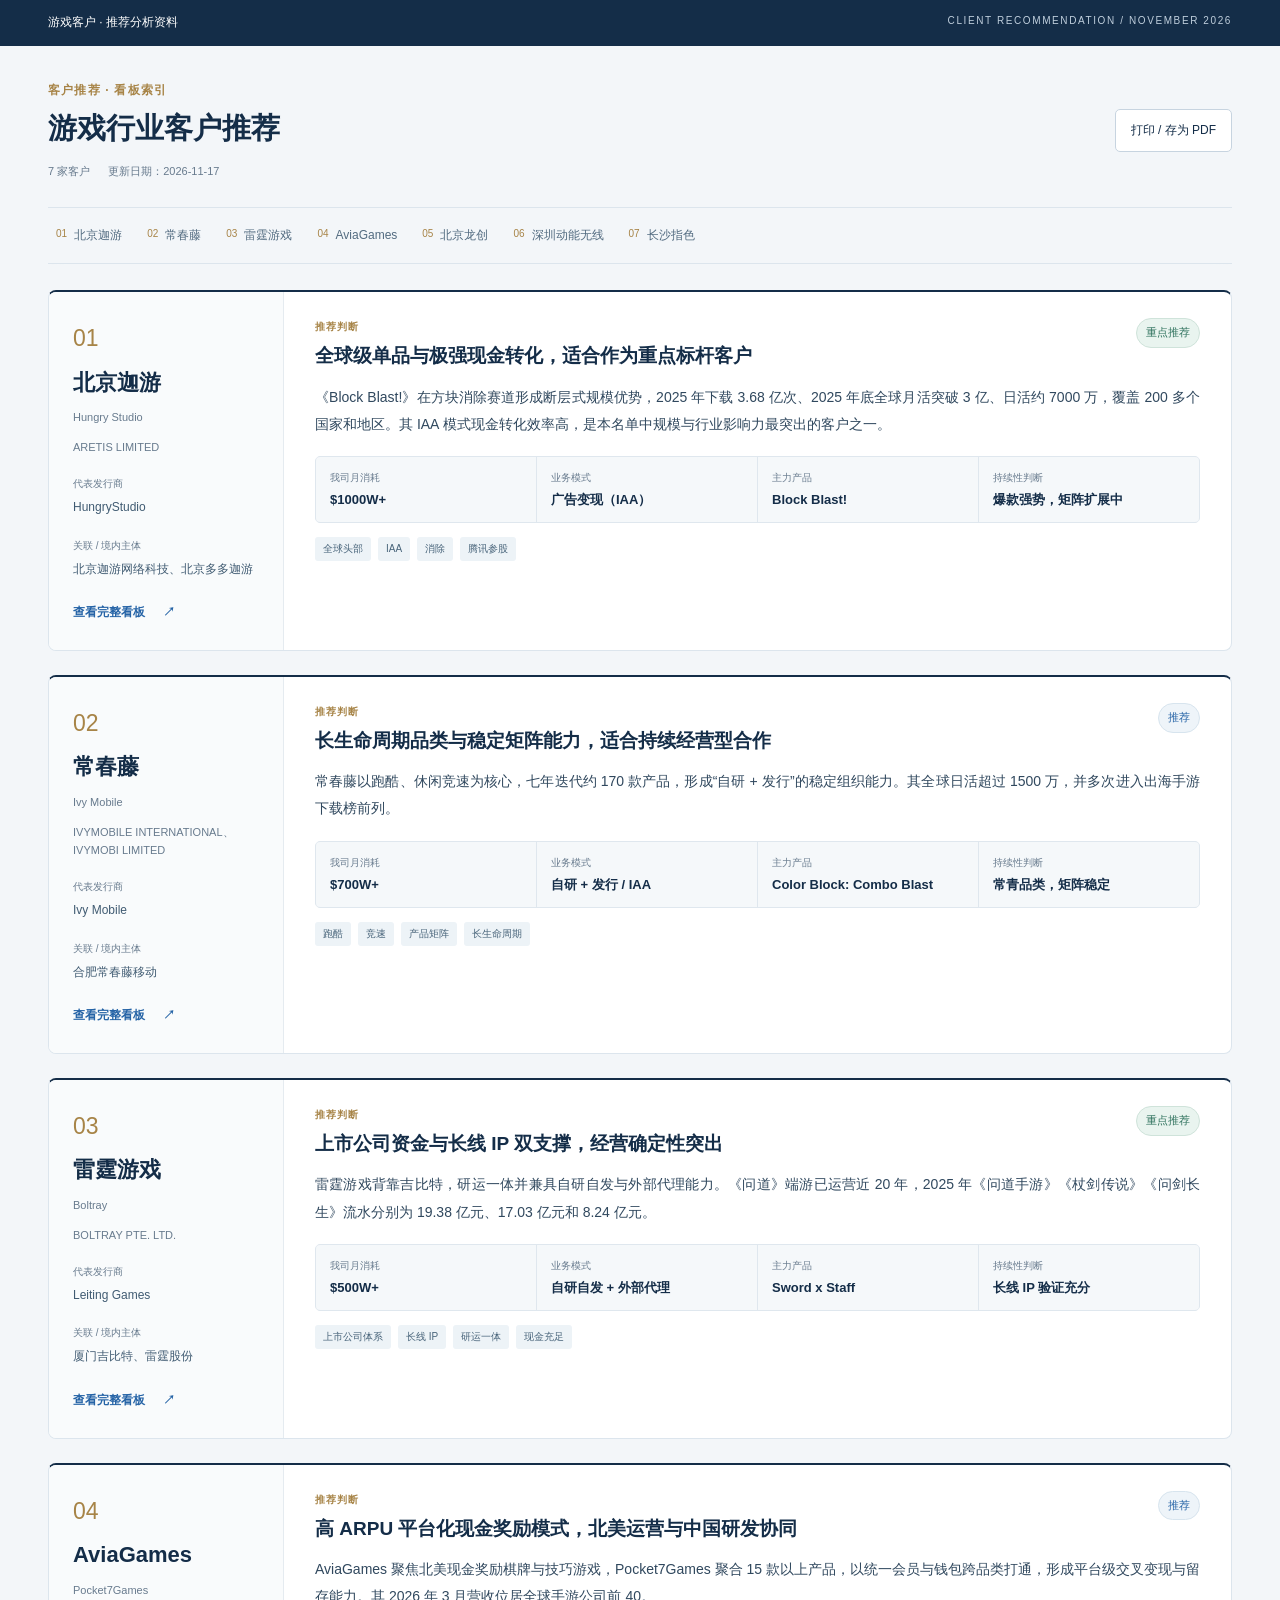
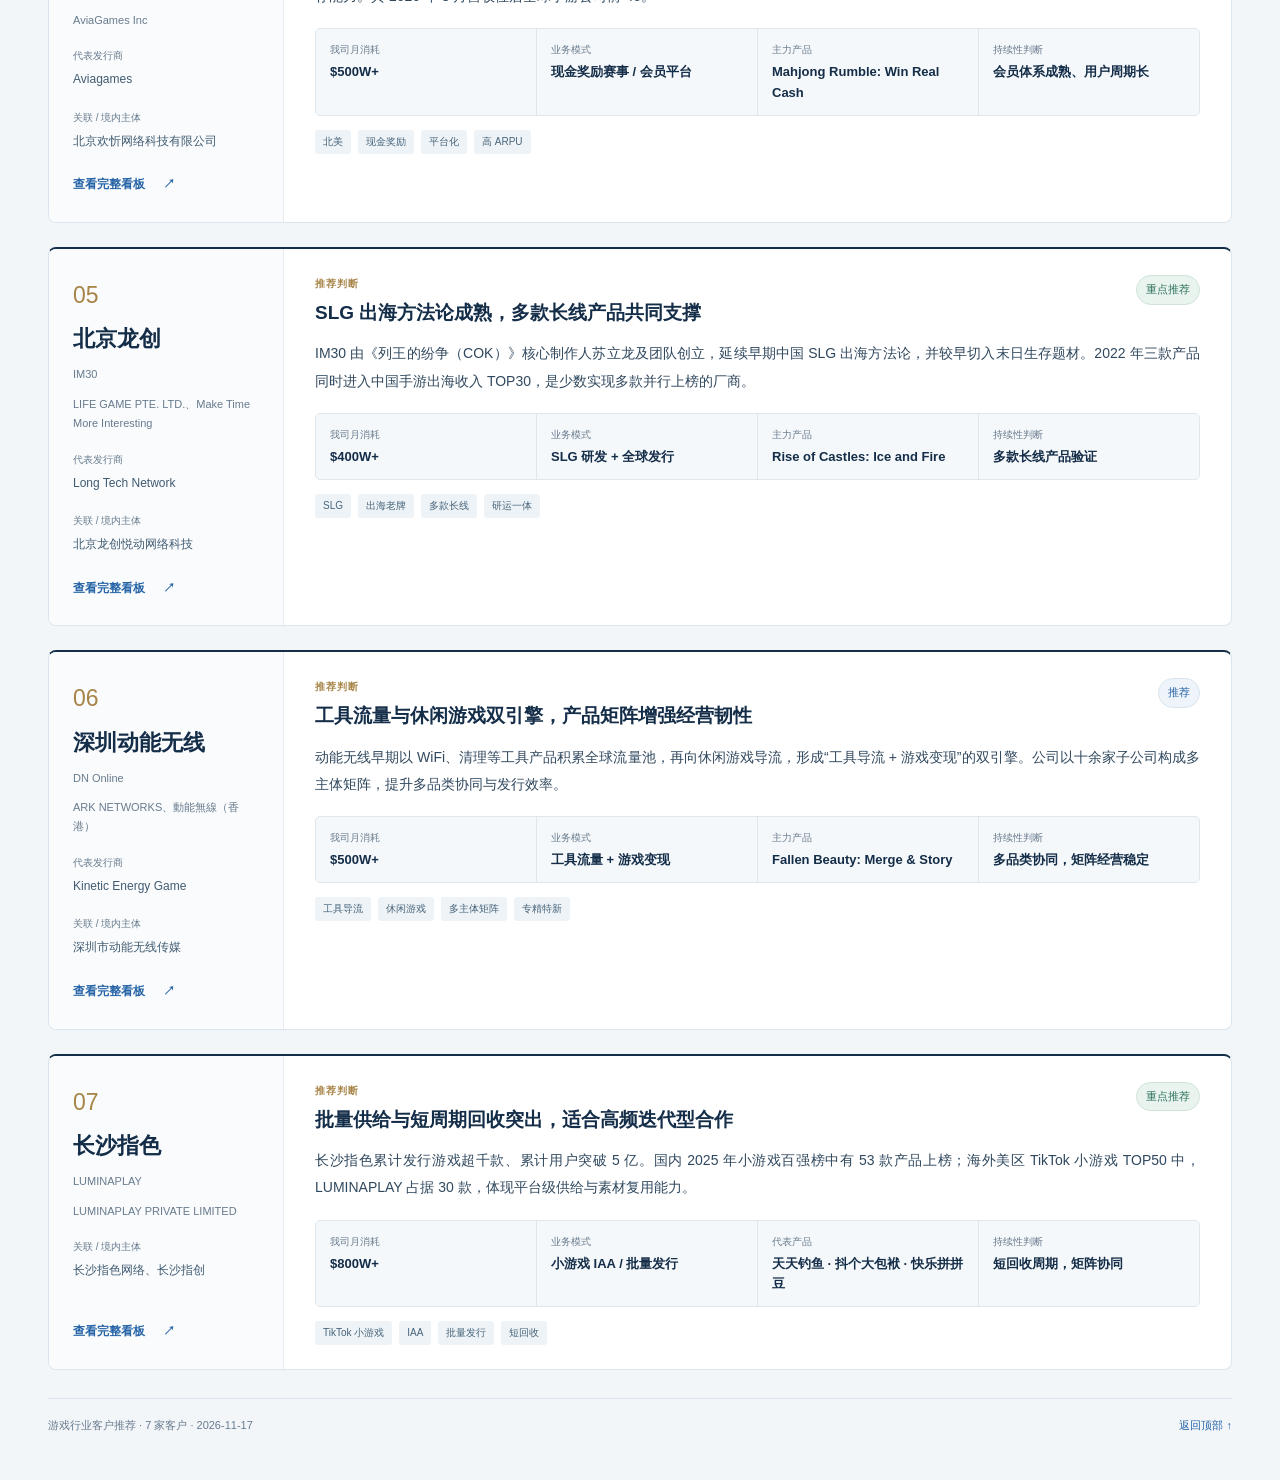
==== index.html @ 41dd8aac "Initialize game client recommendation site" ====
<!doctype html><html lang="zh-CN"><head><meta charset="utf-8"><meta name="viewport" content="width=device-width,initial-scale=1"><meta name="color-scheme" content="light"><title>游戏行业客户推荐 · 看板索引</title><style>
:root{--navy:#142d48;--blue:#2563a6;--gold:#a78447;--text:#30485e;--muted:#687b8e;--line:#dce5ed;--bg:#f3f6f9;--teal:#087d82;--green:#2f725d}
*{box-sizing:border-box}html{scroll-behavior:smooth;scroll-padding-top:90px}body{margin:0;background:var(--bg);color:var(--text);font:15px/1.8 -apple-system,BlinkMacSystemFont,"Segoe UI","PingFang SC","Microsoft YaHei",sans-serif}a{color:var(--blue);text-decoration:none}a:hover{text-decoration:underline}:focus-visible{outline:3px solid #75b4da;outline-offset:4px}button{font:inherit;cursor:pointer}h1,h2,h3,p{margin:0}.topbar{background:var(--navy);color:#fff;display:flex;justify-content:space-between;gap:20px;padding:12px max(28px,calc((100vw - 1184px)/2))}.topbar b{font-size:12px;font-weight:500}.topbar span{font-size:10px;letter-spacing:.16em;color:#bfcedc}.page{max-width:1240px;padding:34px 28px 44px;margin:auto}.masthead{display:flex;justify-content:space-between;gap:24px;align-items:center;padding-bottom:25px}.eyebrow{font-size:12px;font-weight:600;color:var(--gold);letter-spacing:.1em;margin-bottom:7px}h1{font-size:29px;line-height:1.4;color:var(--navy)}.meta{display:flex;flex-wrap:wrap;gap:6px 18px;color:var(--muted);font-size:11px;margin-top:13px}.actions button{border:1px solid #c7d4e0;border-radius:5px;background:#fff;color:var(--navy);font-size:12px;padding:10px 15px}.nav{position:sticky;top:0;z-index:5;background:#f3f6f9f3;backdrop-filter:blur(8px);border-block:1px solid var(--line);display:flex;flex-wrap:wrap;gap:5px 9px;padding:13px 0;margin-bottom:26px}.nav a{display:inline-flex;gap:7px;color:#526b80;font-size:12px;padding:4px 8px;border-radius:4px}.nav a:hover{color:var(--navy);background:#e6edf3;text-decoration:none}.nav span{font-size:10px;color:var(--gold)}.grid{display:grid;gap:24px}.card{display:grid;grid-template-columns:235px minmax(0,1fr);background:#fff;border:1px solid var(--line);border-top:2px solid var(--navy);border-radius:8px;overflow:hidden;scroll-margin-top:86px}.identity{display:flex;flex-direction:column;padding:26px 24px;background:#f9fbfc;border-right:1px solid #e5ebf0;min-width:0}.identitytop{display:flex;flex-direction:column;gap:7px}.num{font-size:23px;color:var(--gold)}.identity h2{font-size:22px;line-height:1.45;color:var(--navy)}.brand{font-size:11px;color:var(--muted);margin-top:3px}.entity{font-size:11px;line-height:1.7;color:var(--muted);margin-top:10px;overflow-wrap:anywhere}.field{margin-top:18px}.label{display:block;font-size:10px;color:var(--muted)}.field p{font-size:12px;color:#405b72;margin-top:4px}.detail{display:inline-flex;align-items:center;gap:18px;padding-top:22px;margin-top:auto;font-size:12px;font-weight:600}.review{padding:26px 31px 24px;min-width:0}.reviewtop{display:flex;justify-content:space-between;gap:15px;align-items:flex-start}.review-label{font-size:10px;font-weight:600;color:var(--gold);letter-spacing:.1em;margin-bottom:5px}.review h3{font-size:19px;line-height:1.6;color:var(--navy);margin-bottom:12px}.tier{white-space:nowrap;font-size:11px;padding:4px 9px;border-radius:999px;background:#e9f4ef;color:var(--green);border:1px solid #cfe3da}.tier.focus{background:#eef4f9;color:var(--blue);border-color:#d7e4ee}.summary{font-size:14px;line-height:1.95;text-align:justify}.facts{display:grid;grid-template-columns:repeat(4,minmax(0,1fr));gap:1px;background:#dfe7ee;border:1px solid #dfe7ee;border-radius:5px;overflow:hidden;margin-top:18px}.fact{background:#f5f8fa;padding:12px 14px}.fact span{display:block;font-size:10px;color:var(--muted)}.fact b{display:block;font-size:13px;line-height:1.55;color:var(--navy);margin-top:3px;overflow-wrap:anywhere}.chips{display:flex;flex-wrap:wrap;gap:7px;margin-top:14px}.chip{font-size:10px;color:#48647a;background:#edf3f7;border-radius:3px;padding:3px 8px}.footer{display:flex;justify-content:space-between;gap:20px;border-top:1px solid var(--line);padding-top:17px;margin-top:28px;color:var(--muted);font-size:11px}.note{background:#fffaf0;border:1px solid #eadfc9;border-left:3px solid var(--gold);padding:12px 15px;border-radius:4px;font-size:11px;color:#6e5a3b;margin-bottom:22px}
@media(max-width:900px){.card{grid-template-columns:200px 1fr}.facts{grid-template-columns:1fr 1fr}.review{padding:24px}.page{padding-inline:18px}}@media(max-width:680px){.masthead{display:block}.actions{margin-top:16px}.nav{position:static}.card{grid-template-columns:1fr}.identity{border-right:0;border-bottom:1px solid var(--line)}.detail{margin-top:10px}.reviewtop{display:block}.tier{display:inline-flex;margin-bottom:9px}.facts{grid-template-columns:1fr 1fr}.topbar span{display:none}}@media(max-width:420px){.facts{grid-template-columns:1fr}.page{padding-inline:12px}.review{padding:19px}.identity{padding:20px}h1{font-size:24px}}
@media print{@page{size:A4 portrait;margin:12mm}body{background:#fff}.topbar,.nav,.actions,.footer{display:none}.page{padding:0;max-width:none}h1{font-size:22px}.note{font-size:9px}.card{grid-template-columns:150px 1fr;margin-bottom:12px;break-inside:avoid}.identity{padding:14px}.identity h2{font-size:15px}.review{padding:14px 16px}.review h3{font-size:14px}.summary{font-size:10px}.facts{margin-top:10px}.fact{padding:8px}.detail{display:none}.chips{margin-top:8px}}
</style></head><body id="top"><div class="topbar"><b>游戏客户 · 推荐分析资料</b><span>CLIENT RECOMMENDATION / NOVEMBER 2026</span></div><main class="page"><header class="masthead"><div><div class="eyebrow">客户推荐 · 看板索引</div><h1>游戏行业客户推荐</h1><div class="meta"><span>7 家客户</span><span>更新日期：2026-11-17</span></div></div><div class="actions"><button type="button" onclick="window.print()">打印 / 存为 PDF</button></div></header><nav class="nav" aria-label="跳转至客户推荐"><a href="#hungry-studio"><span>01</span>北京迦游</a><a href="#ivy-mobile"><span>02</span>常春藤</a><a href="#boltray"><span>03</span>雷霆游戏</a><a href="#aviagames"><span>04</span>AviaGames</a><a href="#im30"><span>05</span>北京龙创</a><a href="#dnonline"><span>06</span>深圳动能无线</a><a href="#luminaplay"><span>07</span>长沙指色</a></nav><div class="grid"><article class="card" id="hungry-studio">
    <header class="identity"><div class="identitytop"><span class="num">01</span><h2>北京迦游</h2><div class="brand">Hungry Studio</div></div><div class="entity">ARETIS LIMITED</div><div class="field"><span class="label">代表发行商</span><p>HungryStudio</p></div><div class="field"><span class="label">关联 / 境内主体</span><p>北京迦游网络科技、北京多多迦游</p></div><a class="detail" href="01_北京迦游_Hungry_Studio.html">查看完整看板 <span aria-hidden="true">↗</span></a></header>
    <div class="review"><div class="reviewtop"><div><div class="review-label">推荐判断</div><h3>全球级单品与极强现金转化，适合作为重点标杆客户</h3></div><span class="tier ">重点推荐</span></div><p class="summary">《Block Blast!》在方块消除赛道形成断层式规模优势，2025 年下载 3.68 亿次、2025 年底全球月活突破 3 亿、日活约 7000 万，覆盖 200 多个国家和地区。其 IAA 模式现金转化效率高，是本名单中规模与行业影响力最突出的客户之一。</p><div class="facts"><div class="fact"><span>我司月消耗</span><b>$1000W+</b></div><div class="fact"><span>业务模式</span><b>广告变现（IAA）</b></div><div class="fact"><span>主力产品</span><b>Block Blast!</b></div><div class="fact"><span>持续性判断</span><b>爆款强势，矩阵扩展中</b></div></div><div class="chips"><span class="chip">全球头部</span><span class="chip">IAA</span><span class="chip">消除</span><span class="chip">腾讯参股</span></div></div>
  </article><article class="card" id="ivy-mobile">
    <header class="identity"><div class="identitytop"><span class="num">02</span><h2>常春藤</h2><div class="brand">Ivy Mobile</div></div><div class="entity">IVYMOBILE INTERNATIONAL、IVYMOBI LIMITED</div><div class="field"><span class="label">代表发行商</span><p>Ivy Mobile</p></div><div class="field"><span class="label">关联 / 境内主体</span><p>合肥常春藤移动</p></div><a class="detail" href="02_常春藤_Ivy_Mobile.html">查看完整看板 <span aria-hidden="true">↗</span></a></header>
    <div class="review"><div class="reviewtop"><div><div class="review-label">推荐判断</div><h3>长生命周期品类与稳定矩阵能力，适合持续经营型合作</h3></div><span class="tier focus">推荐</span></div><p class="summary">常春藤以跑酷、休闲竞速为核心，七年迭代约 170 款产品，形成“自研 + 发行”的稳定组织能力。其全球日活超过 1500 万，并多次进入出海手游下载榜前列。</p><div class="facts"><div class="fact"><span>我司月消耗</span><b>$700W+</b></div><div class="fact"><span>业务模式</span><b>自研 + 发行 / IAA</b></div><div class="fact"><span>主力产品</span><b>Color Block: Combo Blast</b></div><div class="fact"><span>持续性判断</span><b>常青品类，矩阵稳定</b></div></div><div class="chips"><span class="chip">跑酷</span><span class="chip">竞速</span><span class="chip">产品矩阵</span><span class="chip">长生命周期</span></div></div>
  </article><article class="card" id="boltray">
    <header class="identity"><div class="identitytop"><span class="num">03</span><h2>雷霆游戏</h2><div class="brand">Boltray</div></div><div class="entity">BOLTRAY PTE. LTD.</div><div class="field"><span class="label">代表发行商</span><p>Leiting Games</p></div><div class="field"><span class="label">关联 / 境内主体</span><p>厦门吉比特、雷霆股份</p></div><a class="detail" href="03_雷霆游戏_Boltray.html">查看完整看板 <span aria-hidden="true">↗</span></a></header>
    <div class="review"><div class="reviewtop"><div><div class="review-label">推荐判断</div><h3>上市公司资金与长线 IP 双支撑，经营确定性突出</h3></div><span class="tier ">重点推荐</span></div><p class="summary">雷霆游戏背靠吉比特，研运一体并兼具自研自发与外部代理能力。《问道》端游已运营近 20 年，2025 年《问道手游》《杖剑传说》《问剑长生》流水分别为 19.38 亿元、17.03 亿元和 8.24 亿元。</p><div class="facts"><div class="fact"><span>我司月消耗</span><b>$500W+</b></div><div class="fact"><span>业务模式</span><b>自研自发 + 外部代理</b></div><div class="fact"><span>主力产品</span><b>Sword x Staff</b></div><div class="fact"><span>持续性判断</span><b>长线 IP 验证充分</b></div></div><div class="chips"><span class="chip">上市公司体系</span><span class="chip">长线 IP</span><span class="chip">研运一体</span><span class="chip">现金充足</span></div></div>
  </article><article class="card" id="aviagames">
    <header class="identity"><div class="identitytop"><span class="num">04</span><h2>AviaGames</h2><div class="brand">Pocket7Games</div></div><div class="entity">AviaGames Inc</div><div class="field"><span class="label">代表发行商</span><p>Aviagames</p></div><div class="field"><span class="label">关联 / 境内主体</span><p>北京欢忻网络科技有限公司</p></div><a class="detail" href="04_AviaGames.html">查看完整看板 <span aria-hidden="true">↗</span></a></header>
    <div class="review"><div class="reviewtop"><div><div class="review-label">推荐判断</div><h3>高 ARPU 平台化现金奖励模式，北美运营与中国研发协同</h3></div><span class="tier focus">推荐</span></div><p class="summary">AviaGames 聚焦北美现金奖励棋牌与技巧游戏，Pocket7Games 聚合 15 款以上产品，以统一会员与钱包跨品类打通，形成平台级交叉变现与留存能力。其 2026 年 3 月营收位居全球手游公司前 40。</p><div class="facts"><div class="fact"><span>我司月消耗</span><b>$500W+</b></div><div class="fact"><span>业务模式</span><b>现金奖励赛事 / 会员平台</b></div><div class="fact"><span>主力产品</span><b>Mahjong Rumble: Win Real Cash</b></div><div class="fact"><span>持续性判断</span><b>会员体系成熟、用户周期长</b></div></div><div class="chips"><span class="chip">北美</span><span class="chip">现金奖励</span><span class="chip">平台化</span><span class="chip">高 ARPU</span></div></div>
  </article><article class="card" id="im30">
    <header class="identity"><div class="identitytop"><span class="num">05</span><h2>北京龙创</h2><div class="brand">IM30</div></div><div class="entity">LIFE GAME PTE. LTD.、Make Time More Interesting</div><div class="field"><span class="label">代表发行商</span><p>Long Tech Network</p></div><div class="field"><span class="label">关联 / 境内主体</span><p>北京龙创悦动网络科技</p></div><a class="detail" href="05_北京龙创_IM30.html">查看完整看板 <span aria-hidden="true">↗</span></a></header>
    <div class="review"><div class="reviewtop"><div><div class="review-label">推荐判断</div><h3>SLG 出海方法论成熟，多款长线产品共同支撑</h3></div><span class="tier ">重点推荐</span></div><p class="summary">IM30 由《列王的纷争（COK）》核心制作人苏立龙及团队创立，延续早期中国 SLG 出海方法论，并较早切入末日生存题材。2022 年三款产品同时进入中国手游出海收入 TOP30，是少数实现多款并行上榜的厂商。</p><div class="facts"><div class="fact"><span>我司月消耗</span><b>$400W+</b></div><div class="fact"><span>业务模式</span><b>SLG 研发 + 全球发行</b></div><div class="fact"><span>主力产品</span><b>Rise of Castles: Ice and Fire</b></div><div class="fact"><span>持续性判断</span><b>多款长线产品验证</b></div></div><div class="chips"><span class="chip">SLG</span><span class="chip">出海老牌</span><span class="chip">多款长线</span><span class="chip">研运一体</span></div></div>
  </article><article class="card" id="dnonline">
    <header class="identity"><div class="identitytop"><span class="num">06</span><h2>深圳动能无线</h2><div class="brand">DN Online</div></div><div class="entity">ARK NETWORKS、動能無線（香港）</div><div class="field"><span class="label">代表发行商</span><p>Kinetic Energy Game</p></div><div class="field"><span class="label">关联 / 境内主体</span><p>深圳市动能无线传媒</p></div><a class="detail" href="06_深圳动能无线.html">查看完整看板 <span aria-hidden="true">↗</span></a></header>
    <div class="review"><div class="reviewtop"><div><div class="review-label">推荐判断</div><h3>工具流量与休闲游戏双引擎，产品矩阵增强经营韧性</h3></div><span class="tier focus">推荐</span></div><p class="summary">动能无线早期以 WiFi、清理等工具产品积累全球流量池，再向休闲游戏导流，形成“工具导流 + 游戏变现”的双引擎。公司以十余家子公司构成多主体矩阵，提升多品类协同与发行效率。</p><div class="facts"><div class="fact"><span>我司月消耗</span><b>$500W+</b></div><div class="fact"><span>业务模式</span><b>工具流量 + 游戏变现</b></div><div class="fact"><span>主力产品</span><b>Fallen Beauty: Merge &amp; Story</b></div><div class="fact"><span>持续性判断</span><b>多品类协同，矩阵经营稳定</b></div></div><div class="chips"><span class="chip">工具导流</span><span class="chip">休闲游戏</span><span class="chip">多主体矩阵</span><span class="chip">专精特新</span></div></div>
  </article><article class="card" id="luminaplay">
    <header class="identity"><div class="identitytop"><span class="num">07</span><h2>长沙指色</h2><div class="brand">LUMINAPLAY</div></div><div class="entity">LUMINAPLAY PRIVATE LIMITED</div><div class="field"><span class="label">关联 / 境内主体</span><p>长沙指色网络、长沙指创</p></div><a class="detail" href="07_长沙指色_LUMINAPLAY.html">查看完整看板 <span aria-hidden="true">↗</span></a></header>
    <div class="review"><div class="reviewtop"><div><div class="review-label">推荐判断</div><h3>批量供给与短周期回收突出，适合高频迭代型合作</h3></div><span class="tier ">重点推荐</span></div><p class="summary">长沙指色累计发行游戏超千款、累计用户突破 5 亿。国内 2025 年小游戏百强榜中有 53 款产品上榜；海外美区 TikTok 小游戏 TOP50 中，LUMINAPLAY 占据 30 款，体现平台级供给与素材复用能力。</p><div class="facts"><div class="fact"><span>我司月消耗</span><b>$800W+</b></div><div class="fact"><span>业务模式</span><b>小游戏 IAA / 批量发行</b></div><div class="fact"><span>代表产品</span><b>天天钓鱼 · 抖个大包袱 · 快乐拼拼豆</b></div><div class="fact"><span>持续性判断</span><b>短回收周期，矩阵协同</b></div></div><div class="chips"><span class="chip">TikTok 小游戏</span><span class="chip">IAA</span><span class="chip">批量发行</span><span class="chip">短回收</span></div></div>
  </article></div><footer class="footer"><span>游戏行业客户推荐 · 7 家客户 · 2026-11-17</span><a href="#top">返回顶部 ↑</a></footer></main></body></html>
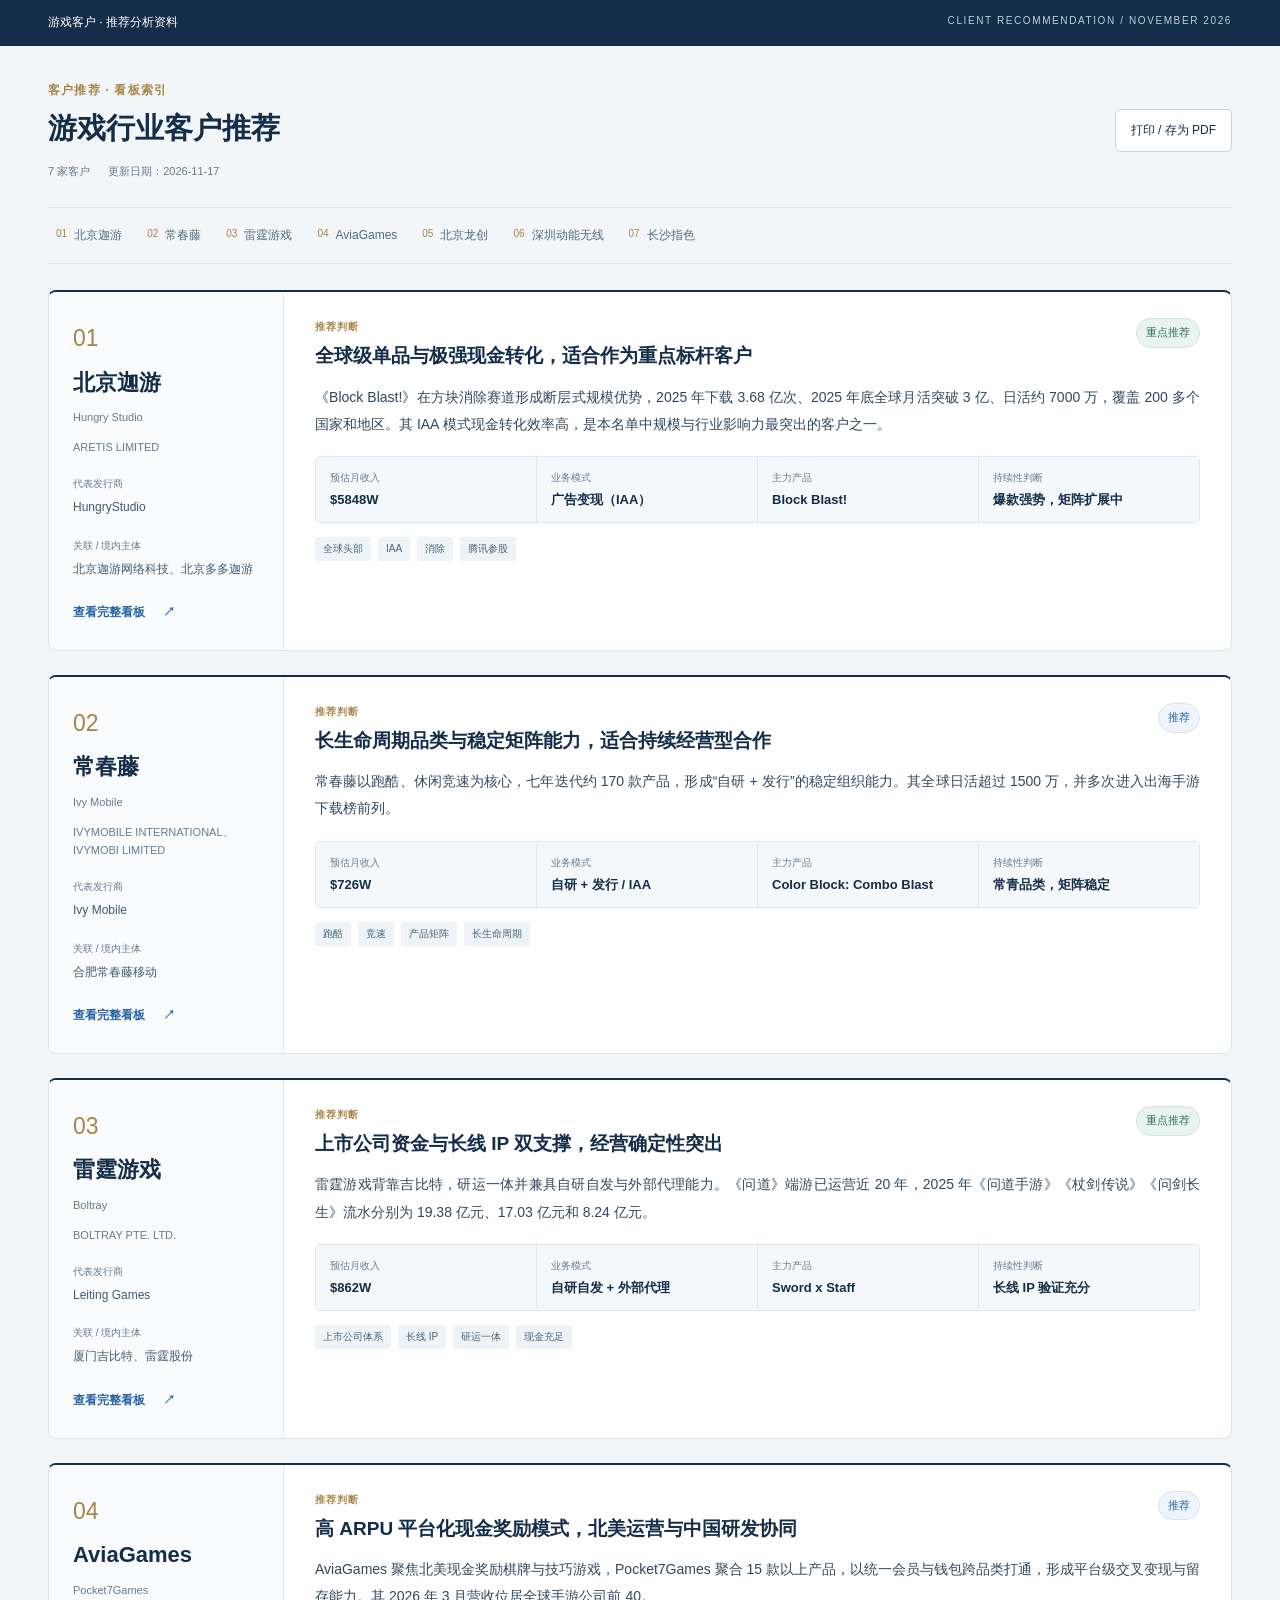
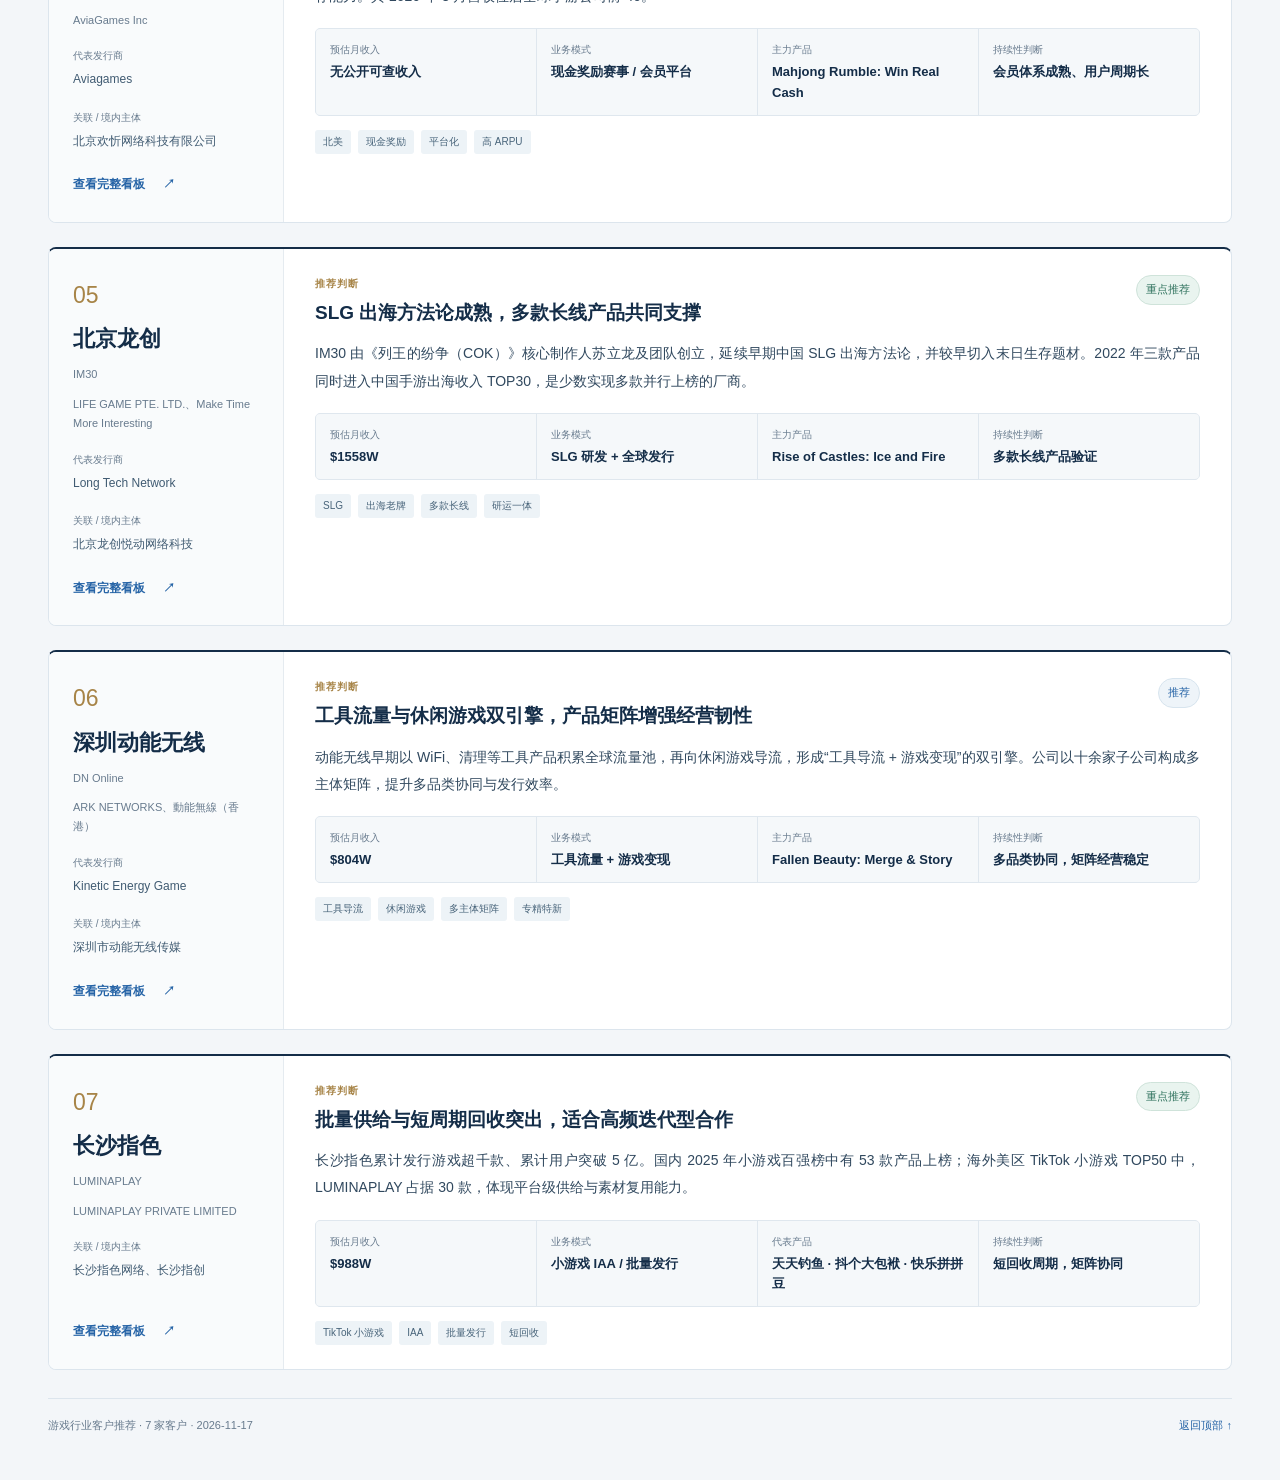
==== commit 93370078: "Update customer estimated monthly revenue" ====
--- a/index.html
+++ b/index.html
@@ -5,23 +5,23 @@
 @media print{@page{size:A4 portrait;margin:12mm}body{background:#fff}.topbar,.nav,.actions,.footer{display:none}.page{padding:0;max-width:none}h1{font-size:22px}.note{font-size:9px}.card{grid-template-columns:150px 1fr;margin-bottom:12px;break-inside:avoid}.identity{padding:14px}.identity h2{font-size:15px}.review{padding:14px 16px}.review h3{font-size:14px}.summary{font-size:10px}.facts{margin-top:10px}.fact{padding:8px}.detail{display:none}.chips{margin-top:8px}}
 </style></head><body id="top"><div class="topbar"><b>游戏客户 · 推荐分析资料</b><span>CLIENT RECOMMENDATION / NOVEMBER 2026</span></div><main class="page"><header class="masthead"><div><div class="eyebrow">客户推荐 · 看板索引</div><h1>游戏行业客户推荐</h1><div class="meta"><span>7 家客户</span><span>更新日期：2026-11-17</span></div></div><div class="actions"><button type="button" onclick="window.print()">打印 / 存为 PDF</button></div></header><nav class="nav" aria-label="跳转至客户推荐"><a href="#hungry-studio"><span>01</span>北京迦游</a><a href="#ivy-mobile"><span>02</span>常春藤</a><a href="#boltray"><span>03</span>雷霆游戏</a><a href="#aviagames"><span>04</span>AviaGames</a><a href="#im30"><span>05</span>北京龙创</a><a href="#dnonline"><span>06</span>深圳动能无线</a><a href="#luminaplay"><span>07</span>长沙指色</a></nav><div class="grid"><article class="card" id="hungry-studio">
     <header class="identity"><div class="identitytop"><span class="num">01</span><h2>北京迦游</h2><div class="brand">Hungry Studio</div></div><div class="entity">ARETIS LIMITED</div><div class="field"><span class="label">代表发行商</span><p>HungryStudio</p></div><div class="field"><span class="label">关联 / 境内主体</span><p>北京迦游网络科技、北京多多迦游</p></div><a class="detail" href="01_北京迦游_Hungry_Studio.html">查看完整看板 <span aria-hidden="true">↗</span></a></header>
-    <div class="review"><div class="reviewtop"><div><div class="review-label">推荐判断</div><h3>全球级单品与极强现金转化，适合作为重点标杆客户</h3></div><span class="tier ">重点推荐</span></div><p class="summary">《Block Blast!》在方块消除赛道形成断层式规模优势，2025 年下载 3.68 亿次、2025 年底全球月活突破 3 亿、日活约 7000 万，覆盖 200 多个国家和地区。其 IAA 模式现金转化效率高，是本名单中规模与行业影响力最突出的客户之一。</p><div class="facts"><div class="fact"><span>我司月消耗</span><b>$1000W+</b></div><div class="fact"><span>业务模式</span><b>广告变现（IAA）</b></div><div class="fact"><span>主力产品</span><b>Block Blast!</b></div><div class="fact"><span>持续性判断</span><b>爆款强势，矩阵扩展中</b></div></div><div class="chips"><span class="chip">全球头部</span><span class="chip">IAA</span><span class="chip">消除</span><span class="chip">腾讯参股</span></div></div>
+    <div class="review"><div class="reviewtop"><div><div class="review-label">推荐判断</div><h3>全球级单品与极强现金转化，适合作为重点标杆客户</h3></div><span class="tier ">重点推荐</span></div><p class="summary">《Block Blast!》在方块消除赛道形成断层式规模优势，2025 年下载 3.68 亿次、2025 年底全球月活突破 3 亿、日活约 7000 万，覆盖 200 多个国家和地区。其 IAA 模式现金转化效率高，是本名单中规模与行业影响力最突出的客户之一。</p><div class="facts"><div class="fact"><span>预估月收入</span><b>$5848W</b></div><div class="fact"><span>业务模式</span><b>广告变现（IAA）</b></div><div class="fact"><span>主力产品</span><b>Block Blast!</b></div><div class="fact"><span>持续性判断</span><b>爆款强势，矩阵扩展中</b></div></div><div class="chips"><span class="chip">全球头部</span><span class="chip">IAA</span><span class="chip">消除</span><span class="chip">腾讯参股</span></div></div>
   </article><article class="card" id="ivy-mobile">
     <header class="identity"><div class="identitytop"><span class="num">02</span><h2>常春藤</h2><div class="brand">Ivy Mobile</div></div><div class="entity">IVYMOBILE INTERNATIONAL、IVYMOBI LIMITED</div><div class="field"><span class="label">代表发行商</span><p>Ivy Mobile</p></div><div class="field"><span class="label">关联 / 境内主体</span><p>合肥常春藤移动</p></div><a class="detail" href="02_常春藤_Ivy_Mobile.html">查看完整看板 <span aria-hidden="true">↗</span></a></header>
-    <div class="review"><div class="reviewtop"><div><div class="review-label">推荐判断</div><h3>长生命周期品类与稳定矩阵能力，适合持续经营型合作</h3></div><span class="tier focus">推荐</span></div><p class="summary">常春藤以跑酷、休闲竞速为核心，七年迭代约 170 款产品，形成“自研 + 发行”的稳定组织能力。其全球日活超过 1500 万，并多次进入出海手游下载榜前列。</p><div class="facts"><div class="fact"><span>我司月消耗</span><b>$700W+</b></div><div class="fact"><span>业务模式</span><b>自研 + 发行 / IAA</b></div><div class="fact"><span>主力产品</span><b>Color Block: Combo Blast</b></div><div class="fact"><span>持续性判断</span><b>常青品类，矩阵稳定</b></div></div><div class="chips"><span class="chip">跑酷</span><span class="chip">竞速</span><span class="chip">产品矩阵</span><span class="chip">长生命周期</span></div></div>
+    <div class="review"><div class="reviewtop"><div><div class="review-label">推荐判断</div><h3>长生命周期品类与稳定矩阵能力，适合持续经营型合作</h3></div><span class="tier focus">推荐</span></div><p class="summary">常春藤以跑酷、休闲竞速为核心，七年迭代约 170 款产品，形成“自研 + 发行”的稳定组织能力。其全球日活超过 1500 万，并多次进入出海手游下载榜前列。</p><div class="facts"><div class="fact"><span>预估月收入</span><b>$726W</b></div><div class="fact"><span>业务模式</span><b>自研 + 发行 / IAA</b></div><div class="fact"><span>主力产品</span><b>Color Block: Combo Blast</b></div><div class="fact"><span>持续性判断</span><b>常青品类，矩阵稳定</b></div></div><div class="chips"><span class="chip">跑酷</span><span class="chip">竞速</span><span class="chip">产品矩阵</span><span class="chip">长生命周期</span></div></div>
   </article><article class="card" id="boltray">
     <header class="identity"><div class="identitytop"><span class="num">03</span><h2>雷霆游戏</h2><div class="brand">Boltray</div></div><div class="entity">BOLTRAY PTE. LTD.</div><div class="field"><span class="label">代表发行商</span><p>Leiting Games</p></div><div class="field"><span class="label">关联 / 境内主体</span><p>厦门吉比特、雷霆股份</p></div><a class="detail" href="03_雷霆游戏_Boltray.html">查看完整看板 <span aria-hidden="true">↗</span></a></header>
-    <div class="review"><div class="reviewtop"><div><div class="review-label">推荐判断</div><h3>上市公司资金与长线 IP 双支撑，经营确定性突出</h3></div><span class="tier ">重点推荐</span></div><p class="summary">雷霆游戏背靠吉比特，研运一体并兼具自研自发与外部代理能力。《问道》端游已运营近 20 年，2025 年《问道手游》《杖剑传说》《问剑长生》流水分别为 19.38 亿元、17.03 亿元和 8.24 亿元。</p><div class="facts"><div class="fact"><span>我司月消耗</span><b>$500W+</b></div><div class="fact"><span>业务模式</span><b>自研自发 + 外部代理</b></div><div class="fact"><span>主力产品</span><b>Sword x Staff</b></div><div class="fact"><span>持续性判断</span><b>长线 IP 验证充分</b></div></div><div class="chips"><span class="chip">上市公司体系</span><span class="chip">长线 IP</span><span class="chip">研运一体</span><span class="chip">现金充足</span></div></div>
+    <div class="review"><div class="reviewtop"><div><div class="review-label">推荐判断</div><h3>上市公司资金与长线 IP 双支撑，经营确定性突出</h3></div><span class="tier ">重点推荐</span></div><p class="summary">雷霆游戏背靠吉比特，研运一体并兼具自研自发与外部代理能力。《问道》端游已运营近 20 年，2025 年《问道手游》《杖剑传说》《问剑长生》流水分别为 19.38 亿元、17.03 亿元和 8.24 亿元。</p><div class="facts"><div class="fact"><span>预估月收入</span><b>$862W</b></div><div class="fact"><span>业务模式</span><b>自研自发 + 外部代理</b></div><div class="fact"><span>主力产品</span><b>Sword x Staff</b></div><div class="fact"><span>持续性判断</span><b>长线 IP 验证充分</b></div></div><div class="chips"><span class="chip">上市公司体系</span><span class="chip">长线 IP</span><span class="chip">研运一体</span><span class="chip">现金充足</span></div></div>
   </article><article class="card" id="aviagames">
     <header class="identity"><div class="identitytop"><span class="num">04</span><h2>AviaGames</h2><div class="brand">Pocket7Games</div></div><div class="entity">AviaGames Inc</div><div class="field"><span class="label">代表发行商</span><p>Aviagames</p></div><div class="field"><span class="label">关联 / 境内主体</span><p>北京欢忻网络科技有限公司</p></div><a class="detail" href="04_AviaGames.html">查看完整看板 <span aria-hidden="true">↗</span></a></header>
-    <div class="review"><div class="reviewtop"><div><div class="review-label">推荐判断</div><h3>高 ARPU 平台化现金奖励模式，北美运营与中国研发协同</h3></div><span class="tier focus">推荐</span></div><p class="summary">AviaGames 聚焦北美现金奖励棋牌与技巧游戏，Pocket7Games 聚合 15 款以上产品，以统一会员与钱包跨品类打通，形成平台级交叉变现与留存能力。其 2026 年 3 月营收位居全球手游公司前 40。</p><div class="facts"><div class="fact"><span>我司月消耗</span><b>$500W+</b></div><div class="fact"><span>业务模式</span><b>现金奖励赛事 / 会员平台</b></div><div class="fact"><span>主力产品</span><b>Mahjong Rumble: Win Real Cash</b></div><div class="fact"><span>持续性判断</span><b>会员体系成熟、用户周期长</b></div></div><div class="chips"><span class="chip">北美</span><span class="chip">现金奖励</span><span class="chip">平台化</span><span class="chip">高 ARPU</span></div></div>
+    <div class="review"><div class="reviewtop"><div><div class="review-label">推荐判断</div><h3>高 ARPU 平台化现金奖励模式，北美运营与中国研发协同</h3></div><span class="tier focus">推荐</span></div><p class="summary">AviaGames 聚焦北美现金奖励棋牌与技巧游戏，Pocket7Games 聚合 15 款以上产品，以统一会员与钱包跨品类打通，形成平台级交叉变现与留存能力。其 2026 年 3 月营收位居全球手游公司前 40。</p><div class="facts"><div class="fact"><span>预估月收入</span><b>无公开可查收入</b></div><div class="fact"><span>业务模式</span><b>现金奖励赛事 / 会员平台</b></div><div class="fact"><span>主力产品</span><b>Mahjong Rumble: Win Real Cash</b></div><div class="fact"><span>持续性判断</span><b>会员体系成熟、用户周期长</b></div></div><div class="chips"><span class="chip">北美</span><span class="chip">现金奖励</span><span class="chip">平台化</span><span class="chip">高 ARPU</span></div></div>
   </article><article class="card" id="im30">
     <header class="identity"><div class="identitytop"><span class="num">05</span><h2>北京龙创</h2><div class="brand">IM30</div></div><div class="entity">LIFE GAME PTE. LTD.、Make Time More Interesting</div><div class="field"><span class="label">代表发行商</span><p>Long Tech Network</p></div><div class="field"><span class="label">关联 / 境内主体</span><p>北京龙创悦动网络科技</p></div><a class="detail" href="05_北京龙创_IM30.html">查看完整看板 <span aria-hidden="true">↗</span></a></header>
-    <div class="review"><div class="reviewtop"><div><div class="review-label">推荐判断</div><h3>SLG 出海方法论成熟，多款长线产品共同支撑</h3></div><span class="tier ">重点推荐</span></div><p class="summary">IM30 由《列王的纷争（COK）》核心制作人苏立龙及团队创立，延续早期中国 SLG 出海方法论，并较早切入末日生存题材。2022 年三款产品同时进入中国手游出海收入 TOP30，是少数实现多款并行上榜的厂商。</p><div class="facts"><div class="fact"><span>我司月消耗</span><b>$400W+</b></div><div class="fact"><span>业务模式</span><b>SLG 研发 + 全球发行</b></div><div class="fact"><span>主力产品</span><b>Rise of Castles: Ice and Fire</b></div><div class="fact"><span>持续性判断</span><b>多款长线产品验证</b></div></div><div class="chips"><span class="chip">SLG</span><span class="chip">出海老牌</span><span class="chip">多款长线</span><span class="chip">研运一体</span></div></div>
+    <div class="review"><div class="reviewtop"><div><div class="review-label">推荐判断</div><h3>SLG 出海方法论成熟，多款长线产品共同支撑</h3></div><span class="tier ">重点推荐</span></div><p class="summary">IM30 由《列王的纷争（COK）》核心制作人苏立龙及团队创立，延续早期中国 SLG 出海方法论，并较早切入末日生存题材。2022 年三款产品同时进入中国手游出海收入 TOP30，是少数实现多款并行上榜的厂商。</p><div class="facts"><div class="fact"><span>预估月收入</span><b>$1558W</b></div><div class="fact"><span>业务模式</span><b>SLG 研发 + 全球发行</b></div><div class="fact"><span>主力产品</span><b>Rise of Castles: Ice and Fire</b></div><div class="fact"><span>持续性判断</span><b>多款长线产品验证</b></div></div><div class="chips"><span class="chip">SLG</span><span class="chip">出海老牌</span><span class="chip">多款长线</span><span class="chip">研运一体</span></div></div>
   </article><article class="card" id="dnonline">
     <header class="identity"><div class="identitytop"><span class="num">06</span><h2>深圳动能无线</h2><div class="brand">DN Online</div></div><div class="entity">ARK NETWORKS、動能無線（香港）</div><div class="field"><span class="label">代表发行商</span><p>Kinetic Energy Game</p></div><div class="field"><span class="label">关联 / 境内主体</span><p>深圳市动能无线传媒</p></div><a class="detail" href="06_深圳动能无线.html">查看完整看板 <span aria-hidden="true">↗</span></a></header>
-    <div class="review"><div class="reviewtop"><div><div class="review-label">推荐判断</div><h3>工具流量与休闲游戏双引擎，产品矩阵增强经营韧性</h3></div><span class="tier focus">推荐</span></div><p class="summary">动能无线早期以 WiFi、清理等工具产品积累全球流量池，再向休闲游戏导流，形成“工具导流 + 游戏变现”的双引擎。公司以十余家子公司构成多主体矩阵，提升多品类协同与发行效率。</p><div class="facts"><div class="fact"><span>我司月消耗</span><b>$500W+</b></div><div class="fact"><span>业务模式</span><b>工具流量 + 游戏变现</b></div><div class="fact"><span>主力产品</span><b>Fallen Beauty: Merge &amp; Story</b></div><div class="fact"><span>持续性判断</span><b>多品类协同，矩阵经营稳定</b></div></div><div class="chips"><span class="chip">工具导流</span><span class="chip">休闲游戏</span><span class="chip">多主体矩阵</span><span class="chip">专精特新</span></div></div>
+    <div class="review"><div class="reviewtop"><div><div class="review-label">推荐判断</div><h3>工具流量与休闲游戏双引擎，产品矩阵增强经营韧性</h3></div><span class="tier focus">推荐</span></div><p class="summary">动能无线早期以 WiFi、清理等工具产品积累全球流量池，再向休闲游戏导流，形成“工具导流 + 游戏变现”的双引擎。公司以十余家子公司构成多主体矩阵，提升多品类协同与发行效率。</p><div class="facts"><div class="fact"><span>预估月收入</span><b>$804W</b></div><div class="fact"><span>业务模式</span><b>工具流量 + 游戏变现</b></div><div class="fact"><span>主力产品</span><b>Fallen Beauty: Merge &amp; Story</b></div><div class="fact"><span>持续性判断</span><b>多品类协同，矩阵经营稳定</b></div></div><div class="chips"><span class="chip">工具导流</span><span class="chip">休闲游戏</span><span class="chip">多主体矩阵</span><span class="chip">专精特新</span></div></div>
   </article><article class="card" id="luminaplay">
     <header class="identity"><div class="identitytop"><span class="num">07</span><h2>长沙指色</h2><div class="brand">LUMINAPLAY</div></div><div class="entity">LUMINAPLAY PRIVATE LIMITED</div><div class="field"><span class="label">关联 / 境内主体</span><p>长沙指色网络、长沙指创</p></div><a class="detail" href="07_长沙指色_LUMINAPLAY.html">查看完整看板 <span aria-hidden="true">↗</span></a></header>
-    <div class="review"><div class="reviewtop"><div><div class="review-label">推荐判断</div><h3>批量供给与短周期回收突出，适合高频迭代型合作</h3></div><span class="tier ">重点推荐</span></div><p class="summary">长沙指色累计发行游戏超千款、累计用户突破 5 亿。国内 2025 年小游戏百强榜中有 53 款产品上榜；海外美区 TikTok 小游戏 TOP50 中，LUMINAPLAY 占据 30 款，体现平台级供给与素材复用能力。</p><div class="facts"><div class="fact"><span>我司月消耗</span><b>$800W+</b></div><div class="fact"><span>业务模式</span><b>小游戏 IAA / 批量发行</b></div><div class="fact"><span>代表产品</span><b>天天钓鱼 · 抖个大包袱 · 快乐拼拼豆</b></div><div class="fact"><span>持续性判断</span><b>短回收周期，矩阵协同</b></div></div><div class="chips"><span class="chip">TikTok 小游戏</span><span class="chip">IAA</span><span class="chip">批量发行</span><span class="chip">短回收</span></div></div>
+    <div class="review"><div class="reviewtop"><div><div class="review-label">推荐判断</div><h3>批量供给与短周期回收突出，适合高频迭代型合作</h3></div><span class="tier ">重点推荐</span></div><p class="summary">长沙指色累计发行游戏超千款、累计用户突破 5 亿。国内 2025 年小游戏百强榜中有 53 款产品上榜；海外美区 TikTok 小游戏 TOP50 中，LUMINAPLAY 占据 30 款，体现平台级供给与素材复用能力。</p><div class="facts"><div class="fact"><span>预估月收入</span><b>$988W</b></div><div class="fact"><span>业务模式</span><b>小游戏 IAA / 批量发行</b></div><div class="fact"><span>代表产品</span><b>天天钓鱼 · 抖个大包袱 · 快乐拼拼豆</b></div><div class="fact"><span>持续性判断</span><b>短回收周期，矩阵协同</b></div></div><div class="chips"><span class="chip">TikTok 小游戏</span><span class="chip">IAA</span><span class="chip">批量发行</span><span class="chip">短回收</span></div></div>
   </article></div><footer class="footer"><span>游戏行业客户推荐 · 7 家客户 · 2026-11-17</span><a href="#top">返回顶部 ↑</a></footer></main></body></html>
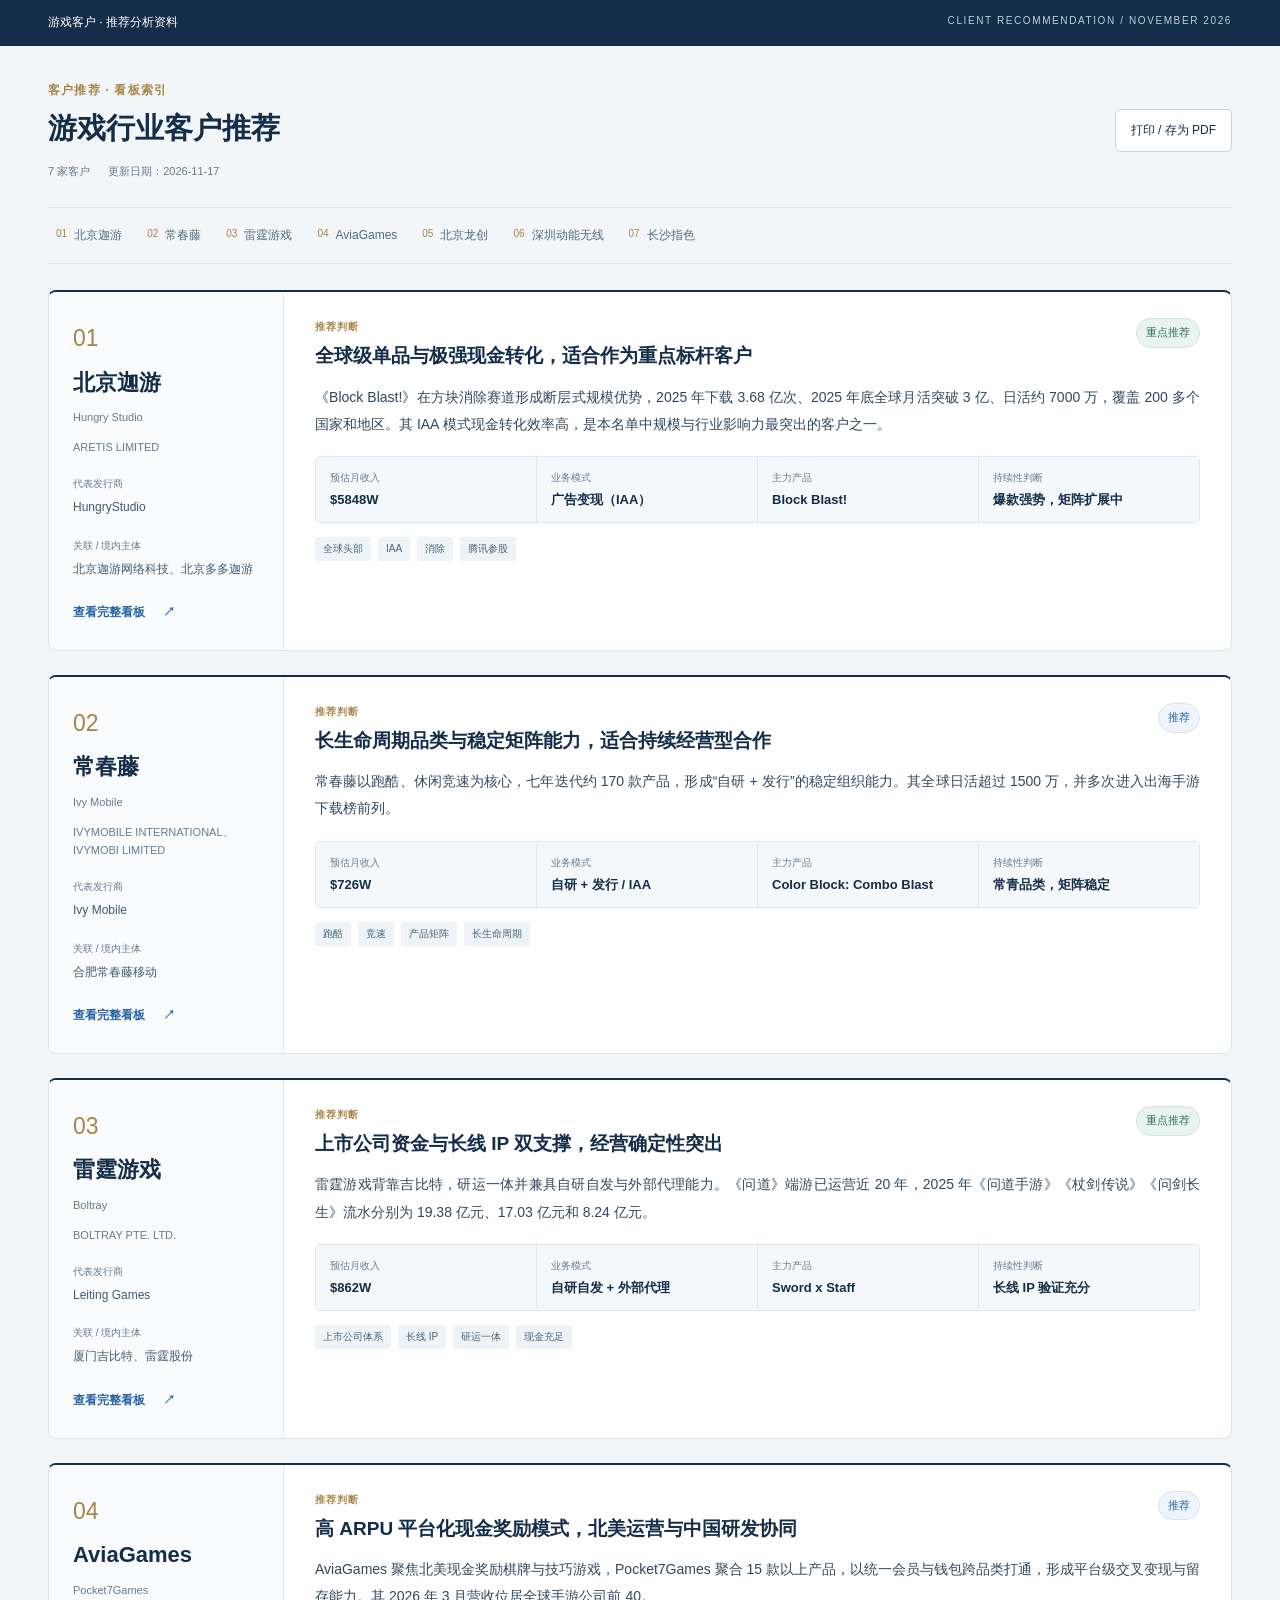
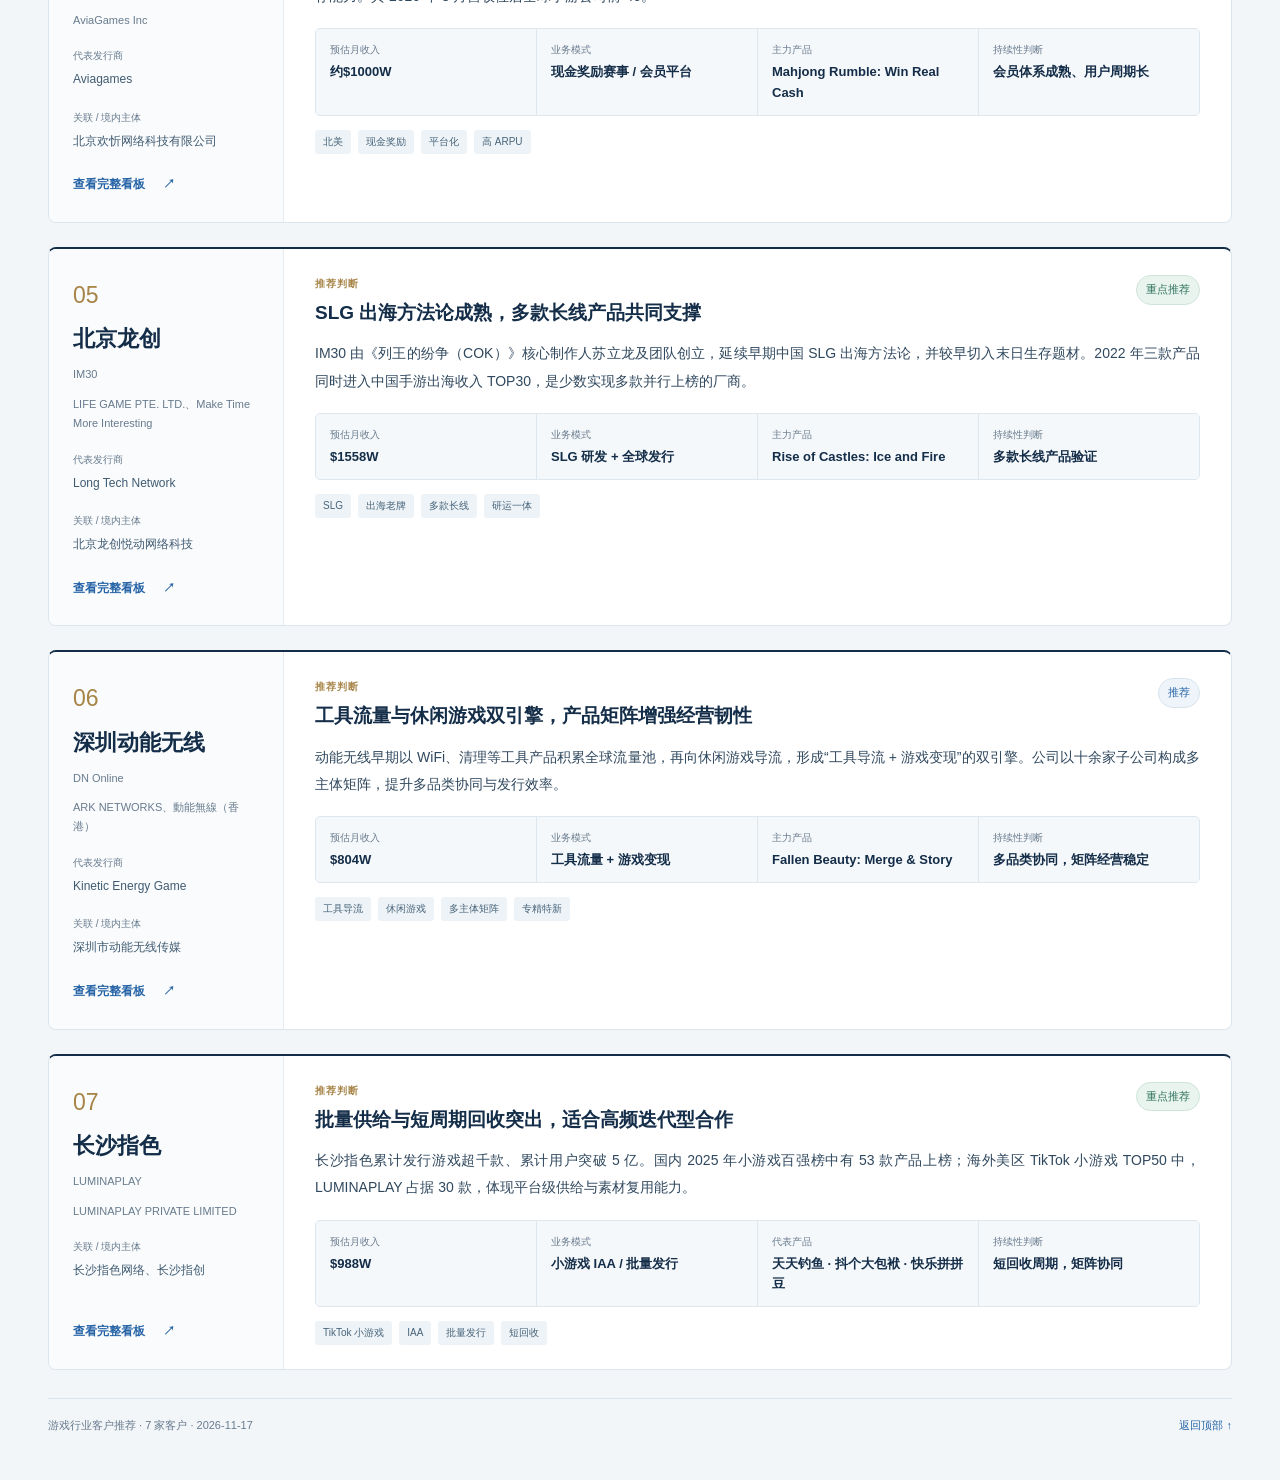
==== commit 3ff89534: "Update AviaGames revenue and retention wording" ====
--- a/index.html
+++ b/index.html
@@ -14,7 +14,7 @@
     <div class="review"><div class="reviewtop"><div><div class="review-label">推荐判断</div><h3>上市公司资金与长线 IP 双支撑，经营确定性突出</h3></div><span class="tier ">重点推荐</span></div><p class="summary">雷霆游戏背靠吉比特，研运一体并兼具自研自发与外部代理能力。《问道》端游已运营近 20 年，2025 年《问道手游》《杖剑传说》《问剑长生》流水分别为 19.38 亿元、17.03 亿元和 8.24 亿元。</p><div class="facts"><div class="fact"><span>预估月收入</span><b>$862W</b></div><div class="fact"><span>业务模式</span><b>自研自发 + 外部代理</b></div><div class="fact"><span>主力产品</span><b>Sword x Staff</b></div><div class="fact"><span>持续性判断</span><b>长线 IP 验证充分</b></div></div><div class="chips"><span class="chip">上市公司体系</span><span class="chip">长线 IP</span><span class="chip">研运一体</span><span class="chip">现金充足</span></div></div>
   </article><article class="card" id="aviagames">
     <header class="identity"><div class="identitytop"><span class="num">04</span><h2>AviaGames</h2><div class="brand">Pocket7Games</div></div><div class="entity">AviaGames Inc</div><div class="field"><span class="label">代表发行商</span><p>Aviagames</p></div><div class="field"><span class="label">关联 / 境内主体</span><p>北京欢忻网络科技有限公司</p></div><a class="detail" href="04_AviaGames.html">查看完整看板 <span aria-hidden="true">↗</span></a></header>
-    <div class="review"><div class="reviewtop"><div><div class="review-label">推荐判断</div><h3>高 ARPU 平台化现金奖励模式，北美运营与中国研发协同</h3></div><span class="tier focus">推荐</span></div><p class="summary">AviaGames 聚焦北美现金奖励棋牌与技巧游戏，Pocket7Games 聚合 15 款以上产品，以统一会员与钱包跨品类打通，形成平台级交叉变现与留存能力。其 2026 年 3 月营收位居全球手游公司前 40。</p><div class="facts"><div class="fact"><span>预估月收入</span><b>无公开可查收入</b></div><div class="fact"><span>业务模式</span><b>现金奖励赛事 / 会员平台</b></div><div class="fact"><span>主力产品</span><b>Mahjong Rumble: Win Real Cash</b></div><div class="fact"><span>持续性判断</span><b>会员体系成熟、用户周期长</b></div></div><div class="chips"><span class="chip">北美</span><span class="chip">现金奖励</span><span class="chip">平台化</span><span class="chip">高 ARPU</span></div></div>
+    <div class="review"><div class="reviewtop"><div><div class="review-label">推荐判断</div><h3>高 ARPU 平台化现金奖励模式，北美运营与中国研发协同</h3></div><span class="tier focus">推荐</span></div><p class="summary">AviaGames 聚焦北美现金奖励棋牌与技巧游戏，Pocket7Games 聚合 15 款以上产品，以统一会员与钱包跨品类打通，形成平台级交叉变现与留存能力。其 2026 年 3 月营收位居全球手游公司前 40。</p><div class="facts"><div class="fact"><span>预估月收入</span><b>约$1000W</b></div><div class="fact"><span>业务模式</span><b>现金奖励赛事 / 会员平台</b></div><div class="fact"><span>主力产品</span><b>Mahjong Rumble: Win Real Cash</b></div><div class="fact"><span>持续性判断</span><b>会员体系成熟、用户周期长</b></div></div><div class="chips"><span class="chip">北美</span><span class="chip">现金奖励</span><span class="chip">平台化</span><span class="chip">高 ARPU</span></div></div>
   </article><article class="card" id="im30">
     <header class="identity"><div class="identitytop"><span class="num">05</span><h2>北京龙创</h2><div class="brand">IM30</div></div><div class="entity">LIFE GAME PTE. LTD.、Make Time More Interesting</div><div class="field"><span class="label">代表发行商</span><p>Long Tech Network</p></div><div class="field"><span class="label">关联 / 境内主体</span><p>北京龙创悦动网络科技</p></div><a class="detail" href="05_北京龙创_IM30.html">查看完整看板 <span aria-hidden="true">↗</span></a></header>
     <div class="review"><div class="reviewtop"><div><div class="review-label">推荐判断</div><h3>SLG 出海方法论成熟，多款长线产品共同支撑</h3></div><span class="tier ">重点推荐</span></div><p class="summary">IM30 由《列王的纷争（COK）》核心制作人苏立龙及团队创立，延续早期中国 SLG 出海方法论，并较早切入末日生存题材。2022 年三款产品同时进入中国手游出海收入 TOP30，是少数实现多款并行上榜的厂商。</p><div class="facts"><div class="fact"><span>预估月收入</span><b>$1558W</b></div><div class="fact"><span>业务模式</span><b>SLG 研发 + 全球发行</b></div><div class="fact"><span>主力产品</span><b>Rise of Castles: Ice and Fire</b></div><div class="fact"><span>持续性判断</span><b>多款长线产品验证</b></div></div><div class="chips"><span class="chip">SLG</span><span class="chip">出海老牌</span><span class="chip">多款长线</span><span class="chip">研运一体</span></div></div>
